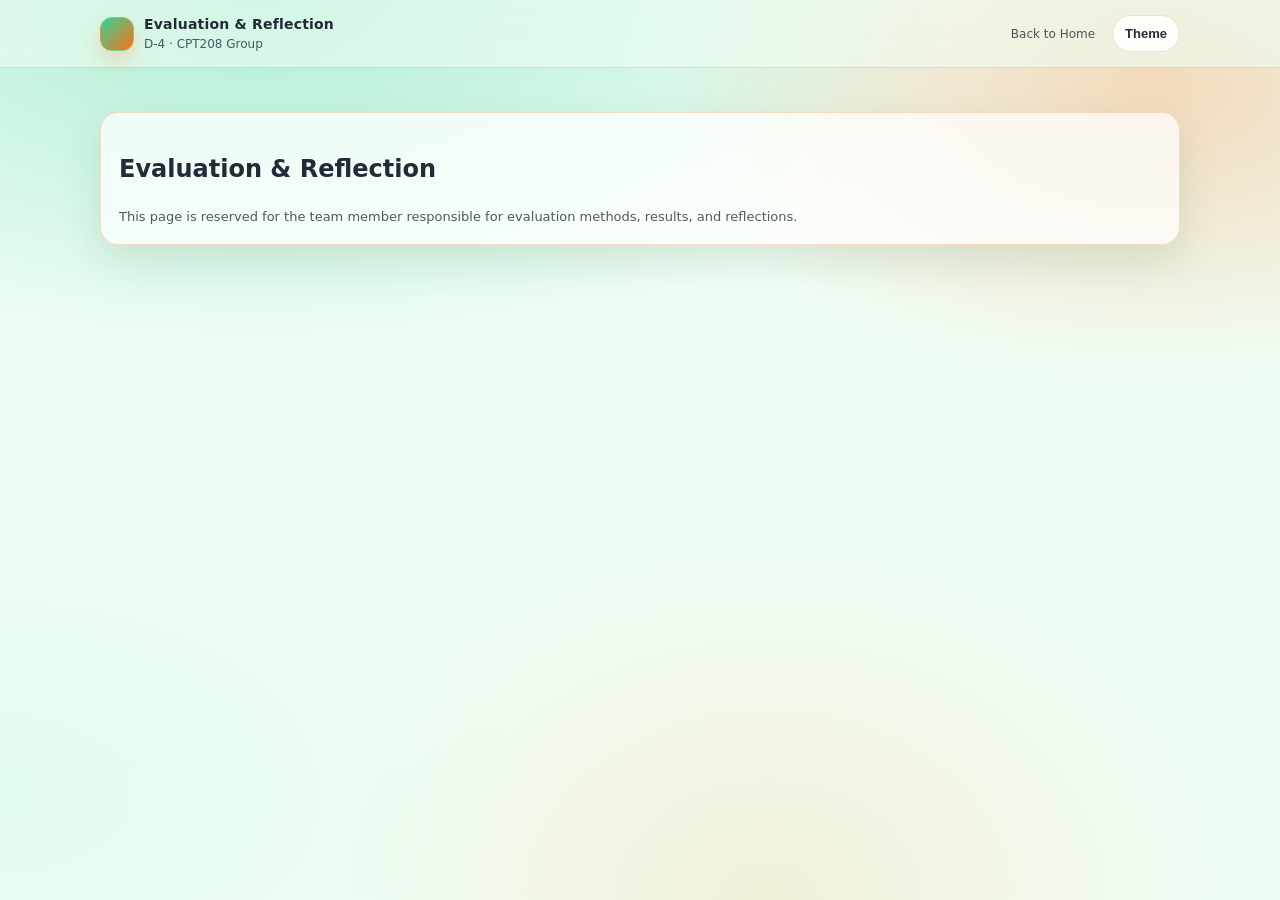
==== evaluation-reflection.html @ 62eb4340 "portfolio2.0" ====
<!doctype html>
<html lang="en">
  <head>
    <meta charset="utf-8" />
    <meta name="viewport" content="width=device-width, initial-scale=1" />
    <title>Evaluation &amp; Reflection · D-4</title>
    <link rel="stylesheet" href="./styles.css" />
  </head>
  <body>
    <header>
      <div class="container">
        <div class="topbar">
          <div class="brand">
            <div class="logo" aria-hidden="true"></div>
            <div>
              <h1>Evaluation &amp; Reflection</h1>
              <p>D-4 · CPT208 Group</p>
            </div>
          </div>
          <nav aria-label="Sub page nav">
            <a class="navlink" href="./index.html?home=1#content">Back to Home</a>
            <button class="btn" id="themeBtn" type="button" aria-label="Toggle theme">Theme</button>
          </nav>
        </div>
      </div>
    </header>
    <main>
      <div class="container">
        <section class="panel">
          <div class="panel-inner">
            <h2>Evaluation &amp; Reflection</h2>
            <p class="value">
              This page is reserved for the team member responsible for evaluation methods, results, and reflections.
            </p>
          </div>
        </section>
      </div>
    </main>
    <script src="./subpage-theme.js"></script>
  </body>
</html>
---- styles.css ----
:root {
  --bg: #07130d;
  --panel: rgba(209, 250, 229, 0.08);
  --panel-2: rgba(209, 250, 229, 0.12);
  --text: rgba(255, 255, 255, 0.92);
  --muted: rgba(255, 255, 255, 0.72);
  --faint: rgba(255, 255, 255, 0.55);
  --border: rgba(253, 186, 116, 0.26);
  --brand-1: #34d399;
  --brand-2: #f97316;
  --brand-3: #a7f3d0;
  --brand-4: #fdba74;
  --brand-5: #fb923c;
  --brand-6: #fef3c7;
  --shadow: 0 16px 40px rgba(0, 0, 0, 0.35);
  --radius: 18px;
  --radius-sm: 14px;
  --max: 1080px;
  --ring: 0 0 0 3px rgba(249, 115, 22, 0.34);
  --font: ui-sans-serif, system-ui, -apple-system, Segoe UI, Roboto, Helvetica, Arial, "Apple Color Emoji",
    "Segoe UI Emoji";
  --mono: ui-monospace, SFMono-Regular, Menlo, Monaco, Consolas, "Liberation Mono", "Courier New", monospace;
}

[data-theme="light"] {
  --bg: #f0fdf4;
  --panel: rgba(255, 255, 255, 0.82);
  --panel-2: rgba(255, 255, 255, 0.94);
  --text: rgba(17, 24, 39, 0.92);
  --muted: rgba(17, 24, 39, 0.72);
  --faint: rgba(17, 24, 39, 0.55);
  --border: rgba(249, 115, 22, 0.24);
  --shadow: 0 16px 40px rgba(20, 83, 45, 0.12);
  --ring: 0 0 0 3px rgba(52, 211, 153, 0.28);
}

* {
  box-sizing: border-box;
}
html,
body {
  height: 100%;
}
body {
  margin: 0;
  font-family: var(--font);
  color: var(--text);
  background: radial-gradient(1200px 600px at 20% 0%, rgba(52, 211, 153, 0.35), transparent 60%),
    radial-gradient(900px 520px at 90% 10%, rgba(249, 115, 22, 0.26), transparent 55%),
    radial-gradient(900px 540px at 0% 88%, rgba(167, 243, 208, 0.18), transparent 58%),
    radial-gradient(800px 620px at 60% 100%, rgba(253, 186, 116, 0.2), transparent 55%), var(--bg);
  line-height: 1.5;
}
body.is-locked {
  overflow: hidden;
}
body.is-splashing .entry-gate {
  opacity: 0;
  visibility: hidden;
  pointer-events: none;
}
a {
  color: inherit;
  text-decoration: none;
}
a:hover {
  text-decoration: underline;
}
.skip {
  position: absolute;
  left: -999px;
  top: -999px;
  padding: 10px 12px;
  border-radius: 12px;
  background: var(--panel-2);
  border: 1px solid var(--border);
  box-shadow: var(--shadow);
}
.skip:focus {
  left: 16px;
  top: 14px;
  outline: none;
  box-shadow: var(--ring), var(--shadow);
}

.container {
  width: min(100% - 32px, var(--max));
  margin: 0 auto;
}
.logo-splash {
  position: fixed;
  inset: 0;
  z-index: 60;
  display: grid;
  place-items: center;
  background: #020406;
  transition: opacity 460ms ease, visibility 460ms step-end;
}
body.splash-done .logo-splash {
  opacity: 0;
  visibility: hidden;
  pointer-events: none;
}
.logo-stage {
  display: flex;
  flex-direction: column;
  align-items: center;
  gap: 10px;
}
.splash-logo-wrap {
  position: relative;
  width: min(60vw, 360px);
}
.splash-logo-wrap::after {
  content: "";
  position: absolute;
  inset: 0;
  background: linear-gradient(
    110deg,
    rgba(255, 255, 255, 0) 32%,
    rgba(255, 255, 255, 0.62) 50%,
    rgba(255, 255, 255, 0) 68%
  );
  transform: translateX(-140%);
  animation: logoShimmer 900ms ease 850ms forwards;
  pointer-events: none;
}
.splash-logo {
  width: 100%;
  height: auto;
  border-radius: 18px;
  display: block;
}
.splash-logo.reveal {
  clip-path: inset(100% 0 0 0 round 18px);
  opacity: 0;
  animation: revealLogo 1550ms cubic-bezier(0.2, 0.85, 0.2, 1) forwards;
}
.entry-gate {
  min-height: 100vh;
  display: grid;
  place-items: center;
  position: fixed;
  inset: 0;
  overflow: hidden;
  padding: 28px;
  z-index: 30;
}
.entry-card {
  width: min(940px, 100%);
  border: 1px solid var(--border);
  border-radius: 30px;
  background: linear-gradient(
    145deg,
    color-mix(in oklab, var(--panel-2) 92%, transparent),
    color-mix(in oklab, var(--panel) 92%, transparent)
  );
  box-shadow: var(--shadow);
  backdrop-filter: blur(14px);
  padding: clamp(24px, 6vw, 58px);
  text-align: center;
  position: relative;
  z-index: 2;
}
.float-field {
  position: absolute;
  inset: 0;
  overflow: hidden;
  z-index: 0;
}
.float-icon {
  position: absolute;
  left: 0;
  top: 0;
  width: calc(var(--size, 18) * 1px);
  height: calc(var(--size, 18) * 1px);
  opacity: var(--alpha, 0.4);
  transform: translate3d(calc(var(--x, 0) * 1vw), calc(var(--y, 0) * 1vh), 0);
  animation: drift var(--dur, 14s) ease-in-out infinite;
  animation-delay: var(--delay, 0s);
  transition: transform 760ms cubic-bezier(0.22, 1, 0.36, 1), opacity 560ms ease;
}
.float-icon::before {
  content: "";
  display: block;
  width: 100%;
  height: 100%;
  border: 1px solid color-mix(in oklab, var(--tone, var(--brand-3)) 65%, white);
  background: color-mix(in oklab, var(--tone, var(--brand-3)) 32%, transparent);
  backdrop-filter: blur(1px);
}
.float-icon.star::before {
  clip-path: polygon(50% 0%, 62% 36%, 100% 38%, 70% 60%, 80% 100%, 50% 76%, 20% 100%, 30% 60%, 0% 38%, 38% 36%);
}
.float-icon.bookmark::before {
  clip-path: polygon(16% 0%, 84% 0%, 84% 100%, 50% 76%, 16% 100%);
  border-radius: 4px;
}
.float-icon.folder::before {
  clip-path: polygon(0% 22%, 34% 22%, 42% 6%, 70% 6%, 78% 22%, 100% 22%, 100% 100%, 0% 100%);
  border-radius: 6px;
}
.entry-kicker {
  margin: 0;
  color: var(--muted);
  font-size: 13px;
  letter-spacing: 1px;
  text-transform: uppercase;
  animation: popIn 700ms cubic-bezier(0.2, 0.8, 0.2, 1) both;
}
.entry-title {
  margin: 12px 0 12px;
  font-size: clamp(36px, 7vw, 82px);
  line-height: 1.02;
  letter-spacing: -1.4px;
  background: linear-gradient(110deg, var(--brand-1), var(--brand-2), var(--brand-4), var(--brand-5));
  -webkit-background-clip: text;
  background-clip: text;
  color: transparent;
  animation: bounceIn 980ms cubic-bezier(0.2, 0.9, 0.28, 1.14) both;
}
.entry-desc {
  margin: 0 auto;
  max-width: 62ch;
  color: var(--muted);
  font-size: 15px;
  animation: popIn 850ms cubic-bezier(0.2, 0.8, 0.2, 1) both;
  animation-delay: 120ms;
}
.entry-actions {
  margin-top: 22px;
  display: flex;
  justify-content: center;
  align-items: center;
  gap: 10px;
  flex-wrap: wrap;
}
.enter-btn {
  border: none;
  padding: 13px 26px;
  border-radius: 999px;
  color: #04120a;
  font-weight: 800;
  cursor: pointer;
  font-size: 15px;
  letter-spacing: 0.2px;
  background: linear-gradient(120deg, #34d399, #a7f3d0, #f97316, #fdba74);
  box-shadow: 0 10px 24px rgba(249, 115, 22, 0.25), 0 0 0 1px rgba(255, 255, 255, 0.35) inset;
  transition: transform 160ms ease, box-shadow 160ms ease;
  animation: popIn 900ms cubic-bezier(0.2, 0.8, 0.2, 1) both;
  animation-delay: 180ms;
}
.enter-btn:hover {
  transform: translateY(-2px) scale(1.02);
  box-shadow: 0 14px 28px rgba(249, 115, 22, 0.28);
}
.enter-btn:focus-visible {
  outline: none;
  box-shadow: var(--ring), 0 14px 28px rgba(249, 115, 22, 0.28);
}
.orb {
  position: absolute;
  border-radius: 999px;
  filter: blur(10px);
  opacity: 0.6;
  pointer-events: none;
  z-index: 1;
}
.ad-cloud-layer {
  position: absolute;
  inset: 0;
  overflow: hidden;
  pointer-events: none;
  z-index: 1;
}
.ad-cloud {
  position: absolute;
  left: -30vw;
  top: var(--top, 20%);
  padding: 9px 15px;
  border-radius: 999px;
  border: 1px solid color-mix(in oklab, var(--brand-2) 45%, white);
  background: color-mix(in oklab, white 54%, transparent);
  color: color-mix(in oklab, var(--text) 92%, black);
  font-size: 12px;
  font-weight: 700;
  letter-spacing: 0.1px;
  white-space: nowrap;
  opacity: 0.8;
  backdrop-filter: blur(4px);
  animation: cloudSlide var(--dur, 22s) linear infinite alternate;
  animation-delay: var(--delay, 0s);
  box-shadow: 0 8px 20px rgba(249, 115, 22, 0.18);
}
.orb.one {
  width: 280px;
  height: 280px;
  background: radial-gradient(circle at 40% 40%, rgba(52, 211, 153, 0.72), transparent 70%);
  top: -70px;
  left: -40px;
  animation: floatY 10s ease-in-out infinite;
}
.orb.two {
  width: 320px;
  height: 320px;
  background: radial-gradient(circle at 40% 40%, rgba(249, 115, 22, 0.62), transparent 70%);
  right: -70px;
  top: 10%;
  animation: floatY 12s ease-in-out infinite reverse;
}
.orb.three {
  width: 260px;
  height: 260px;
  background: radial-gradient(circle at 40% 40%, rgba(167, 243, 208, 0.6), transparent 70%);
  bottom: -80px;
  left: 28%;
  animation: floatX 14s ease-in-out infinite;
}
.site-shell {
  position: relative;
  z-index: 1;
  opacity: 0;
  transform: translateY(24px) scale(0.985);
  filter: blur(6px);
  pointer-events: none;
  transition: opacity 500ms ease, transform 500ms ease, filter 500ms ease;
}
body.is-entered .entry-gate {
  opacity: 0;
  visibility: hidden;
  pointer-events: none;
  transition: opacity 360ms ease, visibility 360ms step-end;
}
.entry-gate.is-collapsing .float-icon {
  transform: translate3d(calc(var(--x, 0) * 1vw + var(--to-x, 0px)), calc(var(--y, 0) * 1vh + var(--to-y, 0px)), 0)
    scale(0.15);
  opacity: 0;
}
.entry-gate.is-collapsing .entry-card {
  transform: scale(0.985);
  opacity: 0.9;
  transition: transform 520ms ease, opacity 520ms ease;
}
body.is-entered .site-shell {
  opacity: 1;
  transform: translateY(0) scale(1);
  filter: none;
  pointer-events: auto;
}

header {
  position: sticky;
  top: 0;
  z-index: 10;
  backdrop-filter: blur(12px);
  background: color-mix(in oklab, var(--bg) 55%, transparent);
  border-bottom: 1px solid var(--border);
}
.topbar {
  display: grid;
  grid-template-columns: auto 1fr;
  align-items: center;
  gap: 14px;
  padding: 14px 0;
}
.brand {
  display: flex;
  align-items: center;
  gap: 10px;
  min-width: 220px;
}
.logo {
  width: 34px;
  height: 34px;
  border-radius: 12px;
  background: linear-gradient(135deg, var(--brand-1), var(--brand-2));
  box-shadow: 0 10px 22px rgba(249, 115, 22, 0.24);
  border: 1px solid color-mix(in oklab, white 18%, transparent);
}
.logo-mark {
  width: 44px;
  height: 44px;
  border-radius: 12px;
  background: #ffffff;
  object-fit: cover;
  object-position: center;
  transform: scale(1.08);
  display: block;
  box-shadow: 0 10px 22px rgba(249, 115, 22, 0.24);
  border: 1px solid color-mix(in oklab, white 18%, transparent);
}
.brand h1 {
  margin: 0;
  font-size: 14px;
  letter-spacing: 0.2px;
  font-weight: 800;
}
.brand p {
  margin: 0;
  font-size: 12px;
  color: var(--muted);
}

nav {
  display: flex;
  align-items: center;
  gap: 6px;
  flex-wrap: nowrap;
  min-width: 0;
  justify-content: flex-end;
}
.nav-main .navlink {
  white-space: nowrap;
}
.nav-actions {
  display: flex;
  flex-direction: column;
  align-items: stretch;
  gap: 6px;
  flex: 0 0 auto;
}
.nav-actions .btn {
  width: 100%;
}
.navlink {
  padding: 9px 10px;
  border-radius: 999px;
  border: 1px solid transparent;
  color: var(--muted);
  font-size: 12px;
  transition: transform 120ms ease, background 120ms ease, border-color 120ms ease;
}
.navlink:hover {
  background: var(--panel);
  border-color: var(--border);
  text-decoration: none;
}
.navlink:focus-visible {
  outline: none;
  box-shadow: var(--ring);
}

.btn {
  display: inline-flex;
  align-items: center;
  justify-content: center;
  gap: 8px;
  padding: 10px 12px;
  border-radius: 999px;
  border: 1px solid var(--border);
  background: var(--panel);
  color: var(--text);
  cursor: pointer;
  font-weight: 650;
  font-size: 13px;
  transition: transform 120ms ease, background 120ms ease, border-color 120ms ease;
  user-select: none;
}
.btn:hover {
  transform: translateY(-1px);
  background: var(--panel-2);
}
.btn:focus-visible {
  outline: none;
  box-shadow: var(--ring);
}
.btn svg {
  width: 16px;
  height: 16px;
  opacity: 0.92;
}

main {
  padding: 26px 0 56px;
}

.hero {
  padding: 34px 0 18px;
}
.hero-grid {
  display: grid;
  grid-template-columns: 1.35fr 0.65fr;
  gap: 18px;
  align-items: stretch;
}
.hero-card {
  border-radius: var(--radius);
  padding: 22px;
  border: 1px solid var(--border);
  background: linear-gradient(
    180deg,
    color-mix(in oklab, var(--panel-2) 92%, transparent),
    color-mix(in oklab, var(--panel) 96%, transparent)
  );
  box-shadow: var(--shadow);
  overflow: hidden;
  position: relative;
}
.hero-card::before {
  content: "";
  position: absolute;
  inset: -200px -180px auto auto;
  width: 420px;
  height: 420px;
  background: radial-gradient(circle at 30% 30%, rgba(249, 115, 22, 0.3), transparent 60%);
  transform: rotate(12deg);
  pointer-events: none;
}
.kicker {
  display: inline-flex;
  gap: 8px;
  align-items: center;
  padding: 7px 10px;
  border-radius: 999px;
  border: 1px solid var(--border);
  background: color-mix(in oklab, var(--panel) 80%, transparent);
  color: var(--muted);
  font-weight: 650;
  font-size: 12px;
}
.kicker code {
  font-family: var(--mono);
  font-size: 12px;
}
.hero h2 {
  margin: 14px 0 10px;
  font-size: clamp(26px, 4vw, 40px);
  line-height: 1.12;
  letter-spacing: -0.6px;
}
.hero p {
  margin: 0 0 14px;
  color: var(--muted);
  font-size: 15px;
  max-width: 70ch;
}
.hero-actions {
  display: flex;
  flex-wrap: wrap;
  gap: 10px;
  margin-top: 16px;
}
.btn-primary {
  background: linear-gradient(135deg, var(--brand-1), var(--brand-2));
  border-color: color-mix(in oklab, white 20%, transparent);
}
.btn-primary:hover {
  background: linear-gradient(135deg, color-mix(in oklab, var(--brand-1) 88%, white), var(--brand-2));
}

.stats {
  display: grid;
  grid-template-columns: 1fr;
  gap: 12px;
}
.stat {
  border-radius: var(--radius);
  padding: 18px;
  border: 1px solid var(--border);
  background: color-mix(in oklab, var(--panel) 80%, transparent);
  box-shadow: var(--shadow);
}
.stat b {
  display: block;
  font-size: 18px;
  letter-spacing: -0.2px;
  margin-bottom: 4px;
}
.stat span {
  color: var(--muted);
  font-size: 13px;
}

section {
  margin-top: 18px;
}
.section-head {
  display: flex;
  align-items: end;
  justify-content: space-between;
  gap: 12px;
  padding: 18px 0 10px;
}
.section-head h3 {
  margin: 0;
  font-size: 18px;
  letter-spacing: -0.2px;
}
.section-head p {
  margin: 0;
  color: var(--muted);
  font-size: 13px;
}

.panel {
  border-radius: var(--radius);
  border: 1px solid var(--border);
  background: color-mix(in oklab, var(--panel) 86%, transparent);
  box-shadow: var(--shadow);
  overflow: hidden;
}
.panel-inner {
  padding: 18px;
}
.goal {
  display: grid;
  grid-template-columns: 1.1fr 0.9fr;
  gap: 16px;
  align-items: start;
}
.goal p {
  margin: 0;
  color: var(--muted);
  font-size: 14px;
}
.goal ul {
  margin: 0;
  padding-left: 18px;
  color: var(--muted);
  font-size: 13px;
}
.tagrow {
  display: flex;
  flex-wrap: wrap;
  gap: 8px;
  margin-top: 12px;
}
.tag {
  padding: 7px 10px;
  border-radius: 999px;
  border: 1px solid var(--border);
  background: color-mix(in oklab, var(--panel-2) 78%, transparent);
  color: var(--muted);
  font-size: 12px;
  font-weight: 650;
}

.grid {
  display: grid;
  grid-template-columns: repeat(12, 1fr);
  gap: 14px;
}
.card {
  grid-column: span 3;
  border-radius: var(--radius);
  border: 1px solid var(--border);
  background: color-mix(in oklab, var(--panel) 86%, transparent);
  box-shadow: var(--shadow);
  overflow: hidden;
  transition: transform 140ms ease, border-color 140ms ease, background 140ms ease;
}
.card:hover {
  transform: translateY(-8px);
  background: color-mix(in oklab, var(--panel-2) 84%, transparent);
  border-color: color-mix(in oklab, var(--border) 70%, white);
  animation: cardHoverWiggle 0.9s ease-in-out infinite;
}
.card .body {
  padding: 16px;
}
.profile {
  display: flex;
  align-items: center;
  gap: 12px;
}
.avatar {
  width: 52px;
  height: 52px;
  border-radius: 50%;
  border: 1px solid var(--border);
  background: color-mix(in oklab, var(--panel-2) 85%, transparent);
  overflow: hidden;
  flex: 0 0 auto;
}
.avatar img {
  width: 100%;
  height: 100%;
  object-fit: cover;
  display: block;
}
.name {
  margin: 0;
  font-weight: 820;
  letter-spacing: -0.2px;
  font-size: 14px;
}
.meta {
  margin: 2px 0 0;
  color: var(--faint);
  font-family: var(--mono);
  font-size: 12px;
}
.role {
  margin-top: 10px;
  display: inline-flex;
  align-items: center;
  gap: 8px;
  padding: 7px 10px;
  border-radius: 999px;
  border: 1px solid var(--border);
  background: color-mix(in oklab, var(--panel-2) 80%, transparent);
  font-size: 12px;
  color: var(--muted);
  font-weight: 700;
}
.desc {
  margin: 10px 0 0;
  color: var(--muted);
  font-size: 13px;
}

.members-grid {
  display: grid;
  grid-template-columns: repeat(4, minmax(0, 1fr));
  gap: 14px;
}
.member-card {
  position: relative;
  min-height: 320px;
  perspective: 1200px;
  transition: transform 140ms ease;
}
.member-card:hover {
  transform: translateY(-8px);
  animation: cardHoverWiggle 0.9s ease-in-out infinite;
}
.member-card-inner {
  position: relative;
  width: 100%;
  height: 100%;
  min-height: 320px;
  transform-style: preserve-3d;
  transition: transform 560ms cubic-bezier(0.2, 0.7, 0.2, 1);
}
.member-card:hover .member-card-inner {
  transform: rotateY(180deg);
}
.member-face {
  position: absolute;
  inset: 0;
  border-radius: var(--radius);
  border: 1px solid var(--border);
  background: color-mix(in oklab, var(--panel) 88%, transparent);
  box-shadow: var(--shadow);
  backface-visibility: hidden;
  overflow: hidden;
  display: flex;
  flex-direction: column;
  align-items: center;
  padding: 0 14px 14px;
}
.member-face-back {
  transform: rotateY(180deg);
  align-items: flex-start;
  justify-content: flex-start;
}
.id-strip {
  width: 100%;
  margin: 0 0 12px;
  border-radius: 0;
  background: #ec4899;
  color: #0b1220;
  text-align: center;
  font-weight: 800;
  letter-spacing: 0.3px;
  padding: 8px 10px;
  font-size: 12px;
}
.member-card.member-pink .id-strip {
  background: #ec4899;
  color: #ffffff;
}
.member-card.member-blue .id-strip {
  background: #3b82f6;
  color: #ffffff;
}
.member-card.member-yellow .id-strip {
  background: #facc15;
  color: #1f2937;
}
.member-card.member-green .id-strip {
  background: #22c55e;
  color: #ffffff;
}
.member-avatar {
  width: 98px;
  height: 98px;
  border-radius: 50%;
  border: 2px solid color-mix(in oklab, white 48%, var(--border));
  overflow: hidden;
  margin-top: 4px;
}
.member-avatar img {
  width: 100%;
  height: 100%;
  object-fit: cover;
  display: block;
}
.member-face .name {
  margin-top: 10px;
  font-size: 13px;
}
.member-face .meta {
  margin-top: 2px;
  font-size: 11px;
}
.member-face .desc {
  width: 100%;
  font-size: 12px;
  margin-top: 8px;
}
.flip-hint {
  margin-top: auto;
  margin-bottom: 2px;
  font-size: 11px;
  font-weight: 700;
  letter-spacing: 0.2px;
  color: var(--faint);
  padding: 6px 10px;
  border-radius: 999px;
  border: 1px dashed color-mix(in oklab, var(--border) 75%, transparent);
  background: color-mix(in oklab, var(--panel-2) 62%, transparent);
}

.persona-track {
  display: grid;
  grid-template-columns: repeat(2, minmax(0, 1fr));
  gap: 14px;
  margin-top: 8px;
}
.persona-creative {
  position: relative;
  width: 100%;
  min-height: 100%;
  border-radius: var(--radius);
  border: 1px solid var(--border);
  background: color-mix(in oklab, var(--panel) 92%, transparent);
  box-shadow: var(--shadow);
  overflow: hidden;
}
.persona-creative::before {
  content: "";
  position: absolute;
  inset: 0 auto 0 0;
  width: 4px;
  background: linear-gradient(to bottom, var(--brand-1), var(--brand-2));
  opacity: 0.9;
}
.persona-left {
  border-color: color-mix(in oklab, var(--brand-1) 45%, var(--border));
  background: linear-gradient(
    165deg,
    color-mix(in oklab, var(--brand-1) 14%, var(--panel-2)),
    color-mix(in oklab, var(--brand-3) 10%, var(--panel))
  );
}
.persona-left::before {
  background: linear-gradient(to bottom, #34d399, #10b981);
}
.persona-right {
  border-color: color-mix(in oklab, var(--brand-2) 48%, var(--border));
  background: linear-gradient(
    165deg,
    color-mix(in oklab, var(--brand-2) 14%, var(--panel-2)),
    color-mix(in oklab, var(--brand-4) 10%, var(--panel))
  );
}
.persona-right::before {
  background: linear-gradient(to bottom, #f97316, #fb923c);
}
.persona-creative-head {
  display: flex;
  align-items: center;
  gap: 12px;
  padding: 16px 18px;
  border-bottom: 1px solid var(--border);
  background: linear-gradient(
    120deg,
    color-mix(in oklab, var(--brand-1) 22%, transparent),
    color-mix(in oklab, var(--brand-2) 22%, transparent)
  );
}
.persona-head-copy {
  min-width: 0;
}
.persona-avatar {
  width: 68px;
  height: 68px;
  object-fit: cover;
  border-radius: 50%;
  border: 2px solid color-mix(in oklab, white 50%, var(--border));
  box-shadow: 0 6px 18px rgba(0, 0, 0, 0.22);
  display: block;
  flex: 0 0 auto;
}
.persona-left .persona-creative-head {
  background: linear-gradient(
    120deg,
    color-mix(in oklab, var(--brand-1) 24%, transparent),
    color-mix(in oklab, var(--brand-3) 22%, transparent)
  );
}
.persona-right .persona-creative-head {
  background: linear-gradient(
    120deg,
    color-mix(in oklab, var(--brand-2) 24%, transparent),
    color-mix(in oklab, var(--brand-4) 24%, transparent)
  );
}
.persona-step {
  margin: 0 0 6px;
  font-size: 11px;
  letter-spacing: 0.9px;
  text-transform: uppercase;
  color: var(--faint);
}
.persona-creative-head h4 {
  margin: 0 0 2px;
  font-size: 18px;
}
.persona-meta {
  margin: 0;
  font-size: 12px;
  color: var(--muted);
  line-height: 1.4;
}
.persona-creative-body {
  padding: 14px 16px 16px;
  display: grid;
  gap: 10px;
}
.persona-layer {
  border: 1px dashed color-mix(in oklab, var(--border) 72%, transparent);
  border-radius: 12px;
  padding: 10px 12px;
  background: color-mix(in oklab, var(--panel) 78%, transparent);
}
.persona-left .persona-layer {
  border-color: color-mix(in oklab, var(--brand-1) 35%, var(--border));
  background: color-mix(in oklab, var(--brand-1) 8%, var(--panel));
}
.persona-right .persona-layer {
  border-color: color-mix(in oklab, var(--brand-2) 40%, var(--border));
  background: color-mix(in oklab, var(--brand-2) 8%, var(--panel));
}
.persona-layer .label {
  display: block;
  margin-bottom: 6px;
}
.persona-layer .value {
  margin: 0;
}

.persona {
  grid-column: span 6;
  border-radius: var(--radius);
  border: 1px solid var(--border);
  background: color-mix(in oklab, var(--panel) 86%, transparent);
  box-shadow: var(--shadow);
  overflow: hidden;
}
.persona-head {
  display: flex;
  align-items: center;
  justify-content: space-between;
  gap: 12px;
  padding: 16px;
  border-bottom: 1px solid var(--border);
  background: linear-gradient(
    135deg,
    color-mix(in oklab, var(--brand-1) 20%, transparent),
    color-mix(in oklab, var(--brand-2) 22%, transparent),
    color-mix(in oklab, var(--panel-2) 60%, transparent)
  );
}

.showcase-grid {
  display: grid;
  grid-template-columns: repeat(12, 1fr);
  gap: 14px;
}
.shot {
  grid-column: span 4;
  border-radius: var(--radius);
  border: 1px solid var(--border);
  background: linear-gradient(
    180deg,
    color-mix(in oklab, var(--panel-2) 90%, transparent),
    color-mix(in oklab, var(--panel) 96%, transparent)
  );
  box-shadow: var(--shadow);
  padding: 16px;
  transition: transform 180ms ease, border-color 180ms ease, box-shadow 180ms ease;
}
.shot:hover {
  transform: translateY(-4px) rotate(-0.4deg);
  border-color: color-mix(in oklab, var(--brand-4) 45%, var(--border));
  box-shadow: 0 18px 36px rgba(96, 165, 250, 0.2);
}
.shot b {
  display: block;
  font-size: 15px;
  margin-bottom: 6px;
}
.shot p {
  margin: 0;
  color: var(--muted);
  font-size: 13px;
}
.requirements-list {
  display: grid;
  grid-template-columns: repeat(3, minmax(0, 1fr));
  gap: 14px;
}
.requirement-item {
  grid-column: span 1;
}
.media-card {
  margin: 0;
  border-radius: var(--radius);
  border: 1px solid var(--border);
  overflow: hidden;
  background: color-mix(in oklab, var(--panel) 86%, transparent);
  box-shadow: var(--shadow);
}
.media-card img {
  display: block;
  width: 100%;
  height: auto;
}
.evidence-grid {
  display: grid;
  grid-template-columns: repeat(2, minmax(0, 1fr));
  gap: 14px;
}
.placeholder-box {
  border: 1px dashed color-mix(in oklab, var(--border) 78%, transparent);
  border-radius: var(--radius-sm);
  padding: 24px 16px;
  text-align: center;
  color: var(--muted);
  background: color-mix(in oklab, var(--panel) 80%, transparent);
}
.table-wrap {
  overflow-x: auto;
}
.contrib-table {
  width: 100%;
  border-collapse: collapse;
  min-width: 720px;
}
.contrib-table th,
.contrib-table td {
  border: 1px solid color-mix(in oklab, var(--border) 72%, transparent);
  padding: 10px 12px;
  text-align: left;
  vertical-align: top;
  font-size: 13px;
  color: var(--muted);
}
.contrib-table th {
  color: var(--text);
  font-weight: 800;
  background: color-mix(in oklab, var(--panel-2) 82%, transparent);
}
.ideation-alt-grid {
  display: grid;
  grid-template-columns: repeat(2, minmax(0, 1fr));
  gap: 14px;
}
.ideation-alt-item {
  grid-column: span 1;
}
.ideation-justification {
  margin-top: 14px;
}
.ideation-justification h4 {
  margin: 0 0 8px;
  font-size: 16px;
}
.chipline {
  display: flex;
  flex-wrap: wrap;
  gap: 8px;
  margin-top: 12px;
}
.persona-title {
  display: flex;
  align-items: center;
  gap: 12px;
  min-width: 0;
}
.persona-title h4 {
  margin: 0;
  font-size: 15px;
  letter-spacing: -0.2px;
}
.persona-title p {
  margin: 2px 0 0;
  color: var(--muted);
  font-size: 12px;
  white-space: nowrap;
  overflow: hidden;
  text-overflow: ellipsis;
}
.persona-body {
  padding: 16px;
  display: grid;
  grid-template-columns: 1fr;
  gap: 12px;
}
.persona-body .row {
  padding: 10px 0;
  border-bottom: 1px solid color-mix(in oklab, var(--border) 70%, transparent);
}
.persona-body .row:last-child {
  border-bottom: none;
  padding-bottom: 2px;
}
.persona-body .value {
  margin: 0;
}
.persona-body strong {
  color: var(--text);
  font-weight: 800;
}
.bullets {
  margin: 0;
  padding-left: 18px;
  color: var(--muted);
  font-size: 13px;
  line-height: 1.55;
}
.bullets li + li {
  margin-top: 6px;
}
.row {
  display: grid;
  grid-template-columns: 140px 1fr;
  gap: 10px;
  align-items: start;
}
.label {
  font-family: var(--mono);
  font-size: 12px;
  color: var(--faint);
  text-transform: uppercase;
  letter-spacing: 0.8px;
}
.value {
  margin: 0;
  color: var(--muted);
  font-size: 13px;
}
.quote {
  padding: 12px 14px;
  border-radius: var(--radius-sm);
  border: 1px dashed color-mix(in oklab, var(--border) 75%, transparent);
  background: color-mix(in oklab, var(--panel-2) 70%, transparent);
  color: var(--text);
  font-size: 13px;
}

footer {
  margin-top: 18px;
  padding: 18px 0 40px;
  color: var(--muted);
  font-size: 12px;
  border-top: 1px solid var(--border);
}
.foot {
  display: flex;
  align-items: center;
  justify-content: space-between;
  gap: 10px;
  flex-wrap: wrap;
}

.pill {
  display: inline-flex;
  align-items: center;
  gap: 8px;
  padding: 8px 10px;
  border-radius: 999px;
  border: 1px solid var(--border);
  background: color-mix(in oklab, var(--panel) 82%, transparent);
  color: var(--muted);
}
.pill code {
  font-family: var(--mono);
}
.reveal {
  opacity: 0;
  transform: translateY(18px);
  transition: opacity 560ms ease, transform 560ms ease;
}
.reveal.in {
  opacity: 1;
  transform: translateY(0);
}
@keyframes floatY {
  0%,
  100% {
    transform: translateY(0px);
  }
  50% {
    transform: translateY(24px);
  }
}
@keyframes floatX {
  0%,
  100% {
    transform: translateX(0px);
  }
  50% {
    transform: translateX(26px);
  }
}
@keyframes drift {
  0%,
  100% {
    transform: translate3d(calc(var(--x, 0) * 1vw), calc(var(--y, 0) * 1vh), 0);
  }
  33% {
    transform: translate3d(calc(var(--x, 0) * 1vw + var(--dx1, 10px)), calc(var(--y, 0) * 1vh + var(--dy1, -10px)), 0);
  }
  66% {
    transform: translate3d(calc(var(--x, 0) * 1vw + var(--dx2, -10px)), calc(var(--y, 0) * 1vh + var(--dy2, 12px)), 0);
  }
}
@keyframes popIn {
  0% {
    opacity: 0;
    transform: translateY(14px);
  }
  100% {
    opacity: 1;
    transform: translateY(0);
  }
}
@keyframes bounceIn {
  0% {
    opacity: 0;
    transform: translateY(22px) scale(0.96);
  }
  55% {
    opacity: 1;
    transform: translateY(-7px) scale(1.02);
  }
  75% {
    transform: translateY(2px) scale(0.998);
  }
  100% {
    transform: translateY(0) scale(1);
  }
}
@keyframes cloudSlide {
  0% {
    transform: translateX(-6vw);
  }
  100% {
    transform: translateX(112vw);
  }
}
@keyframes logoFadeIn {
  0% {
    opacity: 0;
    transform: translateY(8px) scale(0.98);
  }
  100% {
    opacity: 1;
    transform: translateY(0) scale(1);
  }
}
@keyframes revealLogo {
  0% {
    clip-path: inset(100% 0 0 0 round 18px);
    opacity: 0;
  }
  20% {
    opacity: 1;
  }
  100% {
    clip-path: inset(0 0 0 0 round 18px);
    opacity: 1;
  }
}
@keyframes logoShimmer {
  to {
    transform: translateX(140%);
  }
}
@keyframes cardHoverWiggle {
  0% {
    transform: translateY(-8px) rotate(0deg);
  }
  25% {
    transform: translateY(-8px) rotate(0.6deg);
  }
  50% {
    transform: translateY(-8px) rotate(-0.5deg);
  }
  75% {
    transform: translateY(-8px) rotate(0.4deg);
  }
  100% {
    transform: translateY(-8px) rotate(0deg);
  }
}

@media (max-width: 980px) {
  .hero-grid {
    grid-template-columns: 1fr;
  }
  .stats {
    grid-template-columns: repeat(3, 1fr);
  }
  .card {
    grid-column: span 6;
  }
  .shot {
    grid-column: span 6;
  }
  .requirements-list {
    grid-template-columns: 1fr;
  }
  .ideation-alt-grid {
    grid-template-columns: 1fr;
  }
  .evidence-grid {
    grid-template-columns: 1fr;
  }
  .persona-creative {
    width: 100%;
  }
}
@media (max-width: 680px) {
  .topbar {
    grid-template-columns: 1fr;
    align-items: start;
  }
  .stats {
    grid-template-columns: 1fr;
  }
  .goal {
    grid-template-columns: 1fr;
  }
  .card {
    grid-column: span 12;
  }
  .persona {
    grid-column: span 12;
  }
  .persona-track {
    grid-template-columns: 1fr;
  }
  .shot {
    grid-column: span 12;
  }
  .row {
    grid-template-columns: 1fr;
  }
  nav {
    justify-content: flex-start;
    flex-wrap: wrap;
  }
  .nav-main {
    flex-wrap: wrap;
    justify-content: flex-start;
  }
  .nav-actions {
    justify-self: start;
    align-items: start;
  }
  .nav-actions .btn {
    width: auto;
  }
  .brand {
    min-width: unset;
  }
  .entry-title {
    word-break: break-word;
  }
  .members-grid {
    grid-template-columns: 1fr;
  }
}
@media (max-width: 1100px) {
  .members-grid {
    grid-template-columns: repeat(2, minmax(0, 1fr));
  }
}

@media (prefers-reduced-motion: reduce) {
  html:focus-within {
    scroll-behavior: auto;
  }
  * {
    transition: none !important;
    animation: none !important;
  }
}
html:focus-within {
  scroll-behavior: smooth;
}
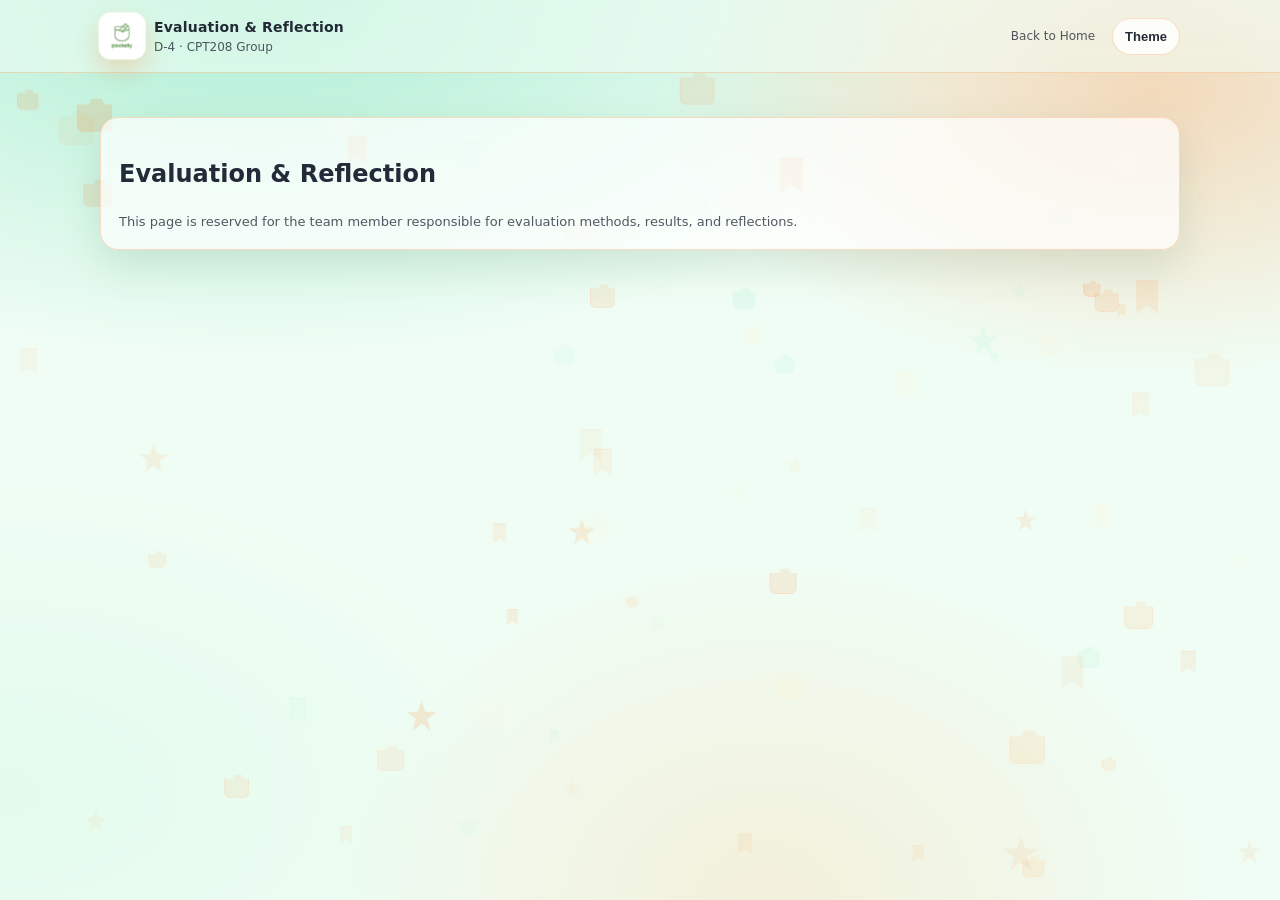
==== commit e560a3fd: "add background" ====
--- a/evaluation-reflection.html
+++ b/evaluation-reflection.html
@@ -7,11 +7,12 @@
     <link rel="stylesheet" href="./styles.css" />
   </head>
   <body>
+    <div class="float-field float-field--page" id="pageFloatField" aria-hidden="true"></div>
     <header>
       <div class="container">
         <div class="topbar">
           <div class="brand">
-            <div class="logo" aria-hidden="true"></div>
+            <img class="logo-mark" src="./images_home/127177.PNG" alt="" aria-hidden="true" />
             <div>
               <h1>Evaluation &amp; Reflection</h1>
               <p>D-4 · CPT208 Group</p>
@@ -36,6 +37,11 @@
         </section>
       </div>
     </main>
+    <script src="./float-icons.js"></script>
+    <script>
+      window.cpt208BuildFloatIcons &&
+        window.cpt208BuildFloatIcons(document.getElementById("pageFloatField"), 80);
+    </script>
     <script src="./subpage-theme.js"></script>
   </body>
 </html>
--- a/styles.css
+++ b/styles.css
@@ -168,6 +168,28 @@
   overflow: hidden;
   z-index: 0;
 }
+.float-field--ambient {
+  position: absolute;
+  inset: 0;
+  z-index: 0;
+  pointer-events: none;
+  min-height: 100%;
+}
+.float-field--page {
+  position: fixed;
+  inset: 0;
+  z-index: 0;
+  pointer-events: none;
+  overflow: hidden;
+}
+body:has(.float-field--page) > main {
+  position: relative;
+  z-index: 1;
+}
+.site-shell > main {
+  position: relative;
+  z-index: 1;
+}
 .float-icon {
   position: absolute;
   left: 0;
@@ -1078,6 +1100,11 @@
   margin: 0 0 8px;
   font-size: 16px;
 }
+.lowfi-stack {
+  display: grid;
+  grid-template-columns: 1fr;
+  gap: 14px;
+}
 .chipline {
   display: flex;
   flex-wrap: wrap;
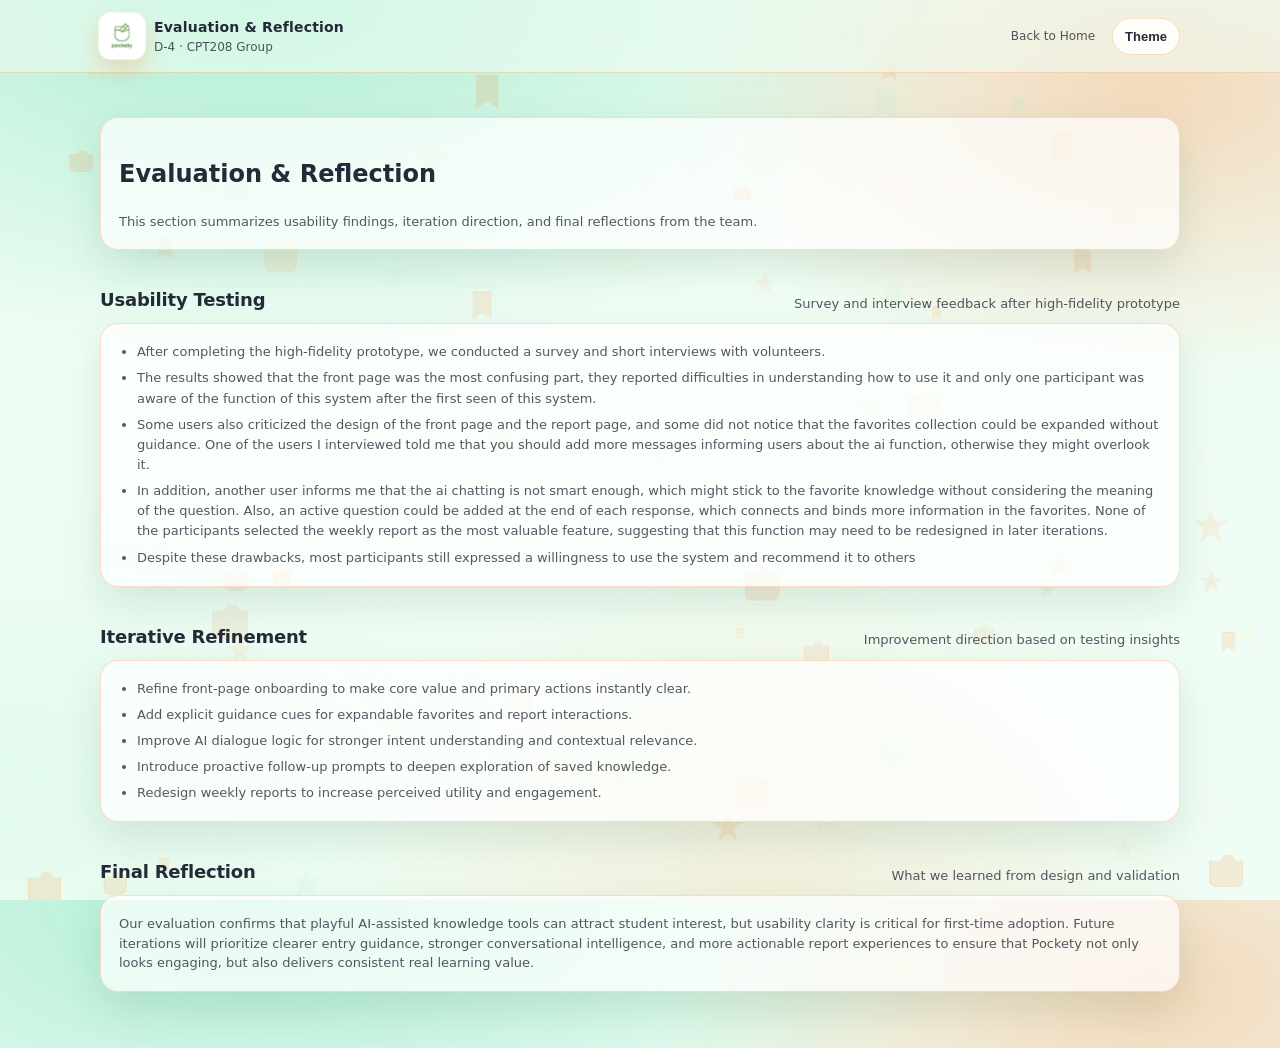
==== commit bf53c1e8: "add Usability Testing" ====
--- a/evaluation-reflection.html
+++ b/evaluation-reflection.html
@@ -30,9 +30,75 @@
         <section class="panel">
           <div class="panel-inner">
             <h2>Evaluation &amp; Reflection</h2>
-            <p class="value">
-              This page is reserved for the team member responsible for evaluation methods, results, and reflections.
-            </p>
+            <p class="value">This section summarizes usability findings, iteration direction, and final reflections from the team.</p>
+          </div>
+        </section>
+
+        <section>
+          <div class="section-head">
+            <h3>Usability Testing</h3>
+            <p>Survey and interview feedback after high-fidelity prototype</p>
+          </div>
+          <article class="panel">
+            <div class="panel-inner">
+              <ul class="bullets">
+                <li>After completing the high-fidelity prototype, we conducted a survey and short interviews with volunteers.</li>
+                <li>
+                  The results showed that the front page was the most confusing part, they reported difficulties in
+                  understanding how to use it and only one participant was aware of the function of this system after
+                  the first seen of this system.
+                </li>
+                <li>
+                  Some users also criticized the design of the front page and the report page, and some did not notice
+                  that the favorites collection could be expanded without guidance. One of the users I interviewed told
+                  me that you should add more messages informing users about the ai function, otherwise they might
+                  overlook it.
+                </li>
+                <li>
+                  In addition, another user informs me that the ai chatting is not smart enough, which might stick to
+                  the favorite knowledge without considering the meaning of the question. Also, an active question
+                  could be added at the end of each response, which connects and binds more information in the
+                  favorites. None of the participants selected the weekly report as the most valuable feature,
+                  suggesting that this function may need to be redesigned in later iterations.
+                </li>
+                <li>Despite these drawbacks, most participants still expressed a willingness to use the system and recommend it to others</li>
+              </ul>
+            </div>
+          </article>
+        </section>
+
+        <section>
+          <div class="section-head">
+            <h3>Iterative Refinement</h3>
+            <p>Improvement direction based on testing insights</p>
+          </div>
+          <article class="panel">
+            <div class="panel-inner">
+              <ul class="bullets">
+                <li>Refine front-page onboarding to make core value and primary actions instantly clear.</li>
+                <li>Add explicit guidance cues for expandable favorites and report interactions.</li>
+                <li>Improve AI dialogue logic for stronger intent understanding and contextual relevance.</li>
+                <li>Introduce proactive follow-up prompts to deepen exploration of saved knowledge.</li>
+                <li>Redesign weekly reports to increase perceived utility and engagement.</li>
+              </ul>
+            </div>
+          </article>
+        </section>
+
+        <section>
+          <div class="section-head">
+            <h3>Final Reflection</h3>
+            <p>What we learned from design and validation</p>
+          </div>
+          <article class="panel">
+            <div class="panel-inner">
+              <p class="value">
+                Our evaluation confirms that playful AI-assisted knowledge tools can attract student interest, but
+                usability clarity is critical for first-time adoption. Future iterations will prioritize clearer entry
+                guidance, stronger conversational intelligence, and more actionable report experiences to ensure that
+                Pockety not only looks engaging, but also delivers consistent real learning value.
+              </p>
+            </div>
           </div>
         </section>
       </div>
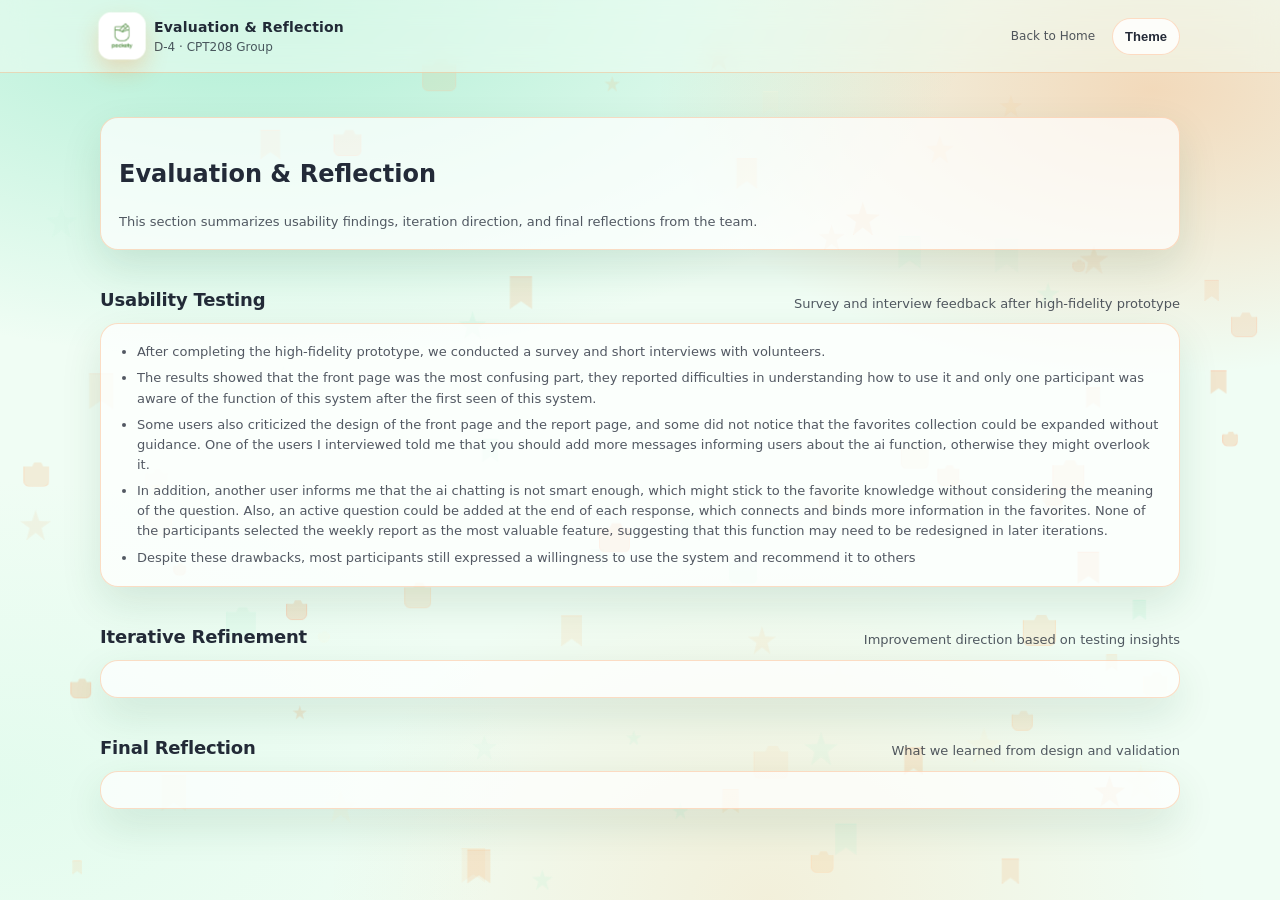
==== commit 276fb9a0: "add part 5" ====
--- a/evaluation-reflection.html
+++ b/evaluation-reflection.html
@@ -73,15 +73,7 @@
             <p>Improvement direction based on testing insights</p>
           </div>
           <article class="panel">
-            <div class="panel-inner">
-              <ul class="bullets">
-                <li>Refine front-page onboarding to make core value and primary actions instantly clear.</li>
-                <li>Add explicit guidance cues for expandable favorites and report interactions.</li>
-                <li>Improve AI dialogue logic for stronger intent understanding and contextual relevance.</li>
-                <li>Introduce proactive follow-up prompts to deepen exploration of saved knowledge.</li>
-                <li>Redesign weekly reports to increase perceived utility and engagement.</li>
-              </ul>
-            </div>
+            <div class="panel-inner"></div>
           </article>
         </section>
 
@@ -91,15 +83,8 @@
             <p>What we learned from design and validation</p>
           </div>
           <article class="panel">
-            <div class="panel-inner">
-              <p class="value">
-                Our evaluation confirms that playful AI-assisted knowledge tools can attract student interest, but
-                usability clarity is critical for first-time adoption. Future iterations will prioritize clearer entry
-                guidance, stronger conversational intelligence, and more actionable report experiences to ensure that
-                Pockety not only looks engaging, but also delivers consistent real learning value.
-              </p>
-            </div>
-          </div>
+            <div class="panel-inner"></div>
+          </article>
         </section>
       </div>
     </main>
